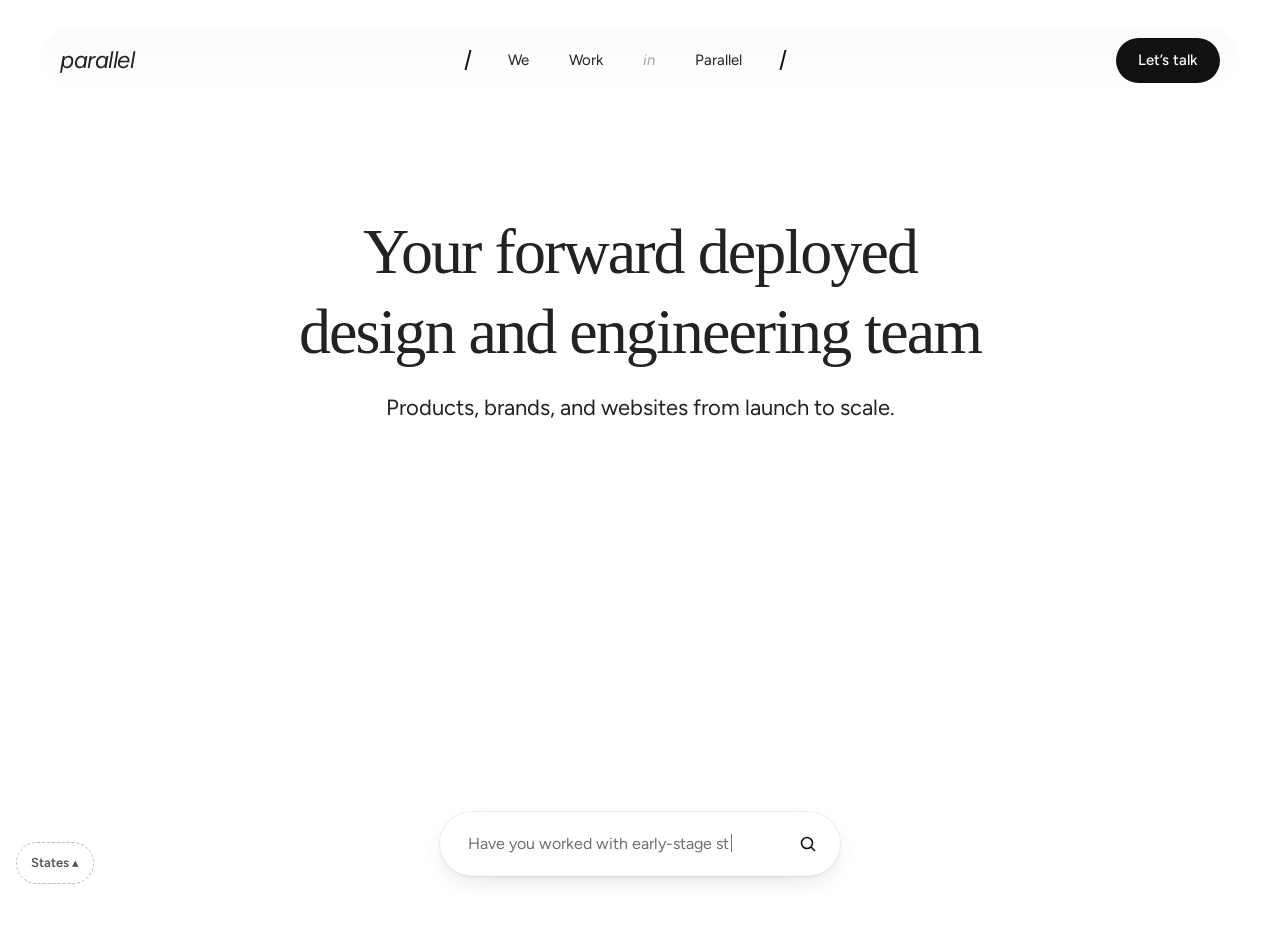
==== chat/index.html @ df8f477d "Add Ask Parallel chat prototype Co-Authored-By: Claude Opus 5.5 <noreply@anthropic.com>" ====
<!doctype html>
<html lang="en">
<head>
<meta charset="utf-8">
<meta name="viewport" content="width=device-width, initial-scale=1, viewport-fit=cover">
<title>Ask Parallel — chat prototype</title>
<!--
  ASK PARALLEL — chat UI prototype (for Aman)
  ------------------------------------------------------------
  Self-contained. Open in a browser. Use the "States" button (bottom-left)
  to jump to every state; the same list doubles as the edge-case spec.

  Fonts: Sentient (Fontshare) + Figtree (Google) — same as the site.
  Images hotlink review.parallelhq.com; swap for your own asset paths.

  The fake backend lives in `respond()`. Its return shape mirrors what the
  current chat already renders (text / cases / links / follow-ups), plus
  two optional additions: `clarify` and `contact`. See RESPONSE SHAPE below.
-->
<link rel="preconnect" href="https://fonts.googleapis.com">
<link rel="preconnect" href="https://fonts.gstatic.com" crossorigin>
<link href="https://fonts.googleapis.com/css2?family=Figtree:wght@400;500;600&display=swap" rel="stylesheet">
<link href="https://api.fontshare.com/v2/css?f[]=sentient@400,401,500,700,701&display=swap" rel="stylesheet">
<style>
:root{
  --ink:#111;
  --ink-2:#222;
  --grey:#6e6e73;
  --grey-2:#a1a1a6;
  --line:#e9e9eb;
  --tag:#f1f1f2;
  --off:#f7f9fd;
  --serif:"Sentient", Georgia, "Times New Roman", serif;
  --sans:"Figtree", system-ui, -apple-system, "Segoe UI", sans-serif;
  --ease:cubic-bezier(.2,.8,.2,1);
  --ease-out:cubic-bezier(.16,1,.3,1);
  --col:720px;
  --gutter:40px;
}
*{box-sizing:border-box;margin:0;padding:0}
html,body{height:100%}
body{font-family:var(--sans);color:var(--ink-2);background:#fff;-webkit-font-smoothing:antialiased;font-size:16px;line-height:24px}
button{font:inherit;color:inherit;background:none;border:0;cursor:pointer}
a{color:inherit;text-decoration:none}
img{display:block;max-width:100%}

/* ---------- Backdrop page (stand-in for the home hero) ---------- */
.page{min-height:100vh;padding:0 var(--gutter)}
.nav{max-width:1200px;margin:28px auto 0;height:64px;display:flex;align-items:center;justify-content:space-between;padding:0 20px;border-radius:100px;background:linear-gradient(#fafafa,#fff)}
.logo{font-family:var(--sans);font-style:italic;font-weight:400;font-size:24px;letter-spacing:-.5px}
.nav-links{display:flex;gap:40px;align-items:center;font-size:15px}
.nav-links i{color:var(--grey-2)}
.slash{display:inline-block;width:1.5px;height:20px;background:var(--ink);transform:skewX(-14deg)}
.btn-dark{display:inline-flex;align-items:center;gap:8px;background:var(--ink);color:#fff;border-radius:100px;padding:15px 22px;font-size:15px;font-weight:500;line-height:15px;transition:transform .3s var(--ease)}
.btn-dark:hover{transform:translateY(-1px)}
.hero{text-align:center;padding-top:120px}
.hero h1{font-family:var(--serif);font-weight:400;font-size:64px;line-height:80px;letter-spacing:-1.92px;color:var(--ink-2)}
.hero p{font-size:22px;line-height:32px;margin-top:20px}
.hero-cards{display:flex;justify-content:center;gap:24px;margin-top:64px}
.hero-cards img{width:200px;height:250px;object-fit:cover;border-radius:12px;background:var(--off)}

/* ---------- The pill (closed state) / dock (open state) ---------- */
.dock{
  position:fixed;left:50%;bottom:24px;z-index:60;
  width:400px;transform:translateX(-50%);
  background:#fff;border-radius:32px;
  box-shadow:0 0 0 1px rgba(0,0,0,.06),0 8px 24px -6px rgba(0,0,0,.12),0 2px 6px rgba(0,0,0,.04);
  transition:width .7s var(--ease-out), box-shadow .4s var(--ease), bottom .7s var(--ease-out);
  display:flex;align-items:flex-end;
}
.dock:focus-within{box-shadow:0 0 0 1px rgba(0,0,0,.14),0 12px 32px -8px rgba(0,0,0,.16)}
body.open .dock{width:min(var(--col), calc(100vw - 32px));bottom:28px}
.dock textarea{
  flex:1;resize:none;border:0;outline:0;background:transparent;
  font:500 16px/24px var(--sans);color:var(--ink-2);
  padding:20px 0 20px 28px;max-height:144px;overflow-y:auto;
}
.dock textarea::placeholder{color:var(--grey-2);font-weight:400}
.dock .ph{position:absolute;left:28px;top:20px;pointer-events:none;color:var(--grey);font-size:16px;white-space:nowrap;overflow:hidden;max-width:calc(100% - 90px)}
.dock .ph::after{content:"";display:inline-block;width:1px;height:18px;background:var(--grey);margin-left:2px;vertical-align:-3px;animation:caret 1s steps(1) infinite}
body.open .dock .ph,.dock.has-text .ph,.dock.focus .ph{display:none}
@keyframes caret{50%{opacity:0}}
.dock-actions{display:flex;align-items:center;gap:6px;padding:12px 12px 12px 8px}
.icon-btn{width:40px;height:40px;border-radius:50%;display:grid;place-items:center;transition:background .25s var(--ease),transform .25s var(--ease),opacity .25s}
.icon-btn svg{width:18px;height:18px}
.send{background:var(--ink);color:#fff}
.send:disabled{background:var(--tag);color:var(--grey-2);cursor:default}
.send:not(:disabled):hover{transform:scale(1.06)}
.search-ic{color:var(--ink)}
body.open .search-ic{display:none}
body:not(.open) .send{display:none}
.stop{background:var(--ink);color:#fff;display:none}
.stop span{width:10px;height:10px;border-radius:2px;background:#fff}
.dock.busy .send{display:none}
.dock.busy .stop{display:grid}
.counter{font-size:13px;color:var(--grey);padding-right:4px;display:none;font-variant-numeric:tabular-nums}
.counter.show{display:block}
.counter.over{color:#c2410c}
.dock.locked{opacity:.6}
.dock.locked textarea{cursor:not-allowed}
.resume-dot{position:absolute;top:10px;right:10px;width:8px;height:8px;border-radius:50%;background:#2f6bff;display:none}
body:not(.open) .dock.has-history .resume-dot{display:block}

/* ---------- Overlay ---------- */
.overlay{
  position:fixed;inset:0;z-index:50;background:#fff;
  opacity:0;visibility:hidden;transition:opacity .45s var(--ease),visibility 0s .45s;
}
body.open .overlay{opacity:1;visibility:visible;transition:opacity .45s var(--ease)}
.bar{position:absolute;top:0;left:0;right:0;height:80px;display:flex;align-items:center;justify-content:space-between;padding:0 var(--gutter);z-index:3;background:linear-gradient(#fff 60%,rgba(255,255,255,0))}
.brand{display:flex;align-items:center;gap:10px;font-size:15px;font-weight:500;color:var(--ink)}
.bar-right{display:flex;align-items:center;gap:8px}
.ghost{font-size:15px;font-weight:500;padding:10px 16px;border-radius:100px;color:var(--ink);transition:background .2s}
.ghost:hover{background:var(--tag)}
.ghost[hidden]{display:none}
.close{width:44px;height:44px;border-radius:50%;display:grid;place-items:center;transition:background .2s}
.close:hover{background:var(--tag)}
.scroll{position:absolute;inset:0;overflow-y:auto;overscroll-behavior:contain;padding:96px var(--gutter) 0;scroll-behavior:smooth}
.col{max-width:var(--col);margin:0 auto}
.fade-bottom{position:absolute;left:0;right:0;bottom:0;height:150px;background:linear-gradient(rgba(255,255,255,0),#fff 70%);pointer-events:none;z-index:2}

/* Parallel's two-slash mark, reused as the assistant's mark + thinking state */
.mark{display:inline-flex;gap:5px;align-items:center;height:18px}
.mark i{display:block;width:1.5px;height:16px;background:currentColor;transform:skewX(-16deg);border-radius:1px}

/* ---------- Empty state ---------- */
.empty{padding-top:min(7vh,72px);padding-bottom:200px}
.empty h1{font-family:var(--serif);font-weight:400;font-size:48px;line-height:56px;letter-spacing:-1.2px;color:var(--ink)}
.empty h1 span{display:block;color:var(--grey-2)}
.starters{margin-top:40px}
.starter{width:100%;display:grid;grid-template-columns:96px 1fr 20px;align-items:center;text-align:left;padding:16px 0;border-top:1px solid var(--line);font-size:18px;line-height:26px;color:var(--ink-2)}
.starter:last-child{border-bottom:1px solid var(--line)}
.starter small{font-size:14px;color:var(--grey);font-weight:500}
.starter .arr{opacity:0;transform:translateX(-6px);transition:all .3s var(--ease)}
.starter:hover .arr,.starter:focus-visible .arr{opacity:1;transform:none}
.starter q{quotes:none;transition:transform .35s var(--ease)}
.starter:hover q{transform:translateX(4px)}
.recent{margin-top:44px}
.label{font-size:14px;font-weight:500;color:var(--grey);margin-bottom:16px;display:flex;align-items:center;gap:8px}
.thumbs{display:flex;gap:12px;overflow-x:auto;scrollbar-width:none;margin:0 calc(var(--gutter) * -1);padding:0 var(--gutter)}
.thumbs::-webkit-scrollbar{display:none}
.thumb{flex:0 0 132px;text-align:left}
.thumb .im{aspect-ratio:4/5;border-radius:10px;overflow:hidden;background:var(--off)}
.thumb img{width:100%;height:100%;object-fit:cover;transition:transform .6s var(--ease)}
.thumb:hover img{transform:scale(1.05)}
.thumb span{display:block;font-size:14px;margin-top:8px;color:var(--ink-2);font-weight:500}

/* ---------- Turns ---------- */
.turn{padding-bottom:96px}
.turn:last-child{min-height:calc(100dvh - 96px);padding-bottom:200px}
.q{font-family:var(--serif);font-weight:400;font-size:44px;line-height:52px;letter-spacing:-1.1px;color:var(--ink);overflow-wrap:anywhere}
.q.mid{font-size:34px;line-height:42px;letter-spacing:-.7px}
.q.long{font-size:26px;line-height:34px;letter-spacing:-.4px}
.w{display:inline-block;opacity:0;filter:blur(8px);transform:translateY(8px);animation:wordIn .6s var(--ease-out) forwards}
@keyframes wordIn{to{opacity:1;filter:none;transform:none}}
.turn.done .q .w{animation:none;opacity:1;filter:none;transform:none}

.thinking{display:flex;align-items:center;gap:12px;margin-top:28px;height:24px;color:var(--ink)}
.thinking .mark i{animation:par 1.1s var(--ease) infinite}
.thinking .mark i:nth-child(2){animation-delay:.14s}
@keyframes par{0%,100%{transform:skewX(-16deg) translateY(0)}40%{transform:skewX(-16deg) translateY(-4px);opacity:.35}}
.status{font-size:15px;font-weight:500;position:relative;
  background:linear-gradient(90deg,var(--grey-2) 0%,var(--grey-2) 40%,var(--ink) 50%,var(--grey-2) 60%,var(--grey-2) 100%);
  background-size:300% 100%;-webkit-background-clip:text;background-clip:text;color:transparent;
  animation:shine 2.2s linear infinite;transition:opacity .25s}
.status.swap{opacity:0}
@keyframes shine{from{background-position:100% 0}to{background-position:0 0}}

.answer{margin-top:28px;font-size:19px;line-height:30px;color:var(--ink-2);max-width:640px}
.answer p+p{margin-top:16px}
.answer strong{font-weight:600;color:var(--ink)}
.aw{opacity:0;filter:blur(4px);animation:wordIn .4s var(--ease-out) forwards}
.turn.done .aw{animation:none;opacity:1;filter:none}
.cursor{display:inline-block;width:2px;height:20px;background:var(--ink);margin-left:2px;vertical-align:-4px;animation:caret .9s steps(1) infinite}

.note{display:flex;align-items:center;gap:12px;margin-top:20px;font-size:15px;color:var(--grey)}
.note .pill{background:var(--tag);color:#3d3d3d;border-radius:8px;padding:3px 10px;font-weight:500;font-size:14px}
.link-btn{font-weight:500;color:var(--ink);border-bottom:1px solid currentColor;padding-bottom:1px;line-height:18px}

/* reveal for blocks after the text */
.rv{opacity:0;transform:translateY(16px);filter:blur(6px);transition:opacity .7s var(--ease-out),transform .7s var(--ease-out),filter .7s var(--ease-out)}
.rv.in{opacity:1;transform:none;filter:none}

/* ---------- Case cards ---------- */
.cases{margin-top:40px;display:grid;grid-template-columns:1fr 1fr;gap:40px 24px}
.case{display:block}
.case .im{position:relative;aspect-ratio:4/3;border-radius:14px;overflow:hidden;background:var(--off)}
.case img{width:100%;height:100%;object-fit:cover;transition:transform .9s var(--ease-out)}
.case:hover img{transform:scale(1.04)}
.case .tag{position:absolute;left:12px;bottom:12px;background:rgba(255,255,255,.92);backdrop-filter:blur(6px);color:#3d3d3d;border-radius:8px;padding:5px 12px;font-size:14px;font-weight:500;line-height:20px}
.case h3{font-family:var(--serif);font-weight:400;font-size:24px;line-height:30px;letter-spacing:-.48px;color:var(--ink);margin-top:16px;display:flex;align-items:center;gap:8px}
.case h3 .go{opacity:0;transform:translate(-4px,4px);transition:all .35s var(--ease);font-family:var(--sans);font-size:18px}
.case:hover h3 .go{opacity:1;transform:none}
.case p{font-size:16px;line-height:24px;color:var(--grey);margin-top:6px}
/* image failed / missing → typographic fallback, not a grey box */
.case .im.fallback{display:flex;align-items:flex-end;padding:20px;background:var(--off)}
.case .im.fallback b{font-family:var(--serif);font-weight:400;font-size:40px;line-height:44px;letter-spacing:-1px;color:var(--ink)}
/* one case → feature layout, same pattern as the home page's case rows */
.cases.one{grid-template-columns:1fr}
.cases.one .im{aspect-ratio:16/9}
.cases.one .meta{display:flex;justify-content:space-between;gap:24px;align-items:flex-start;margin-top:20px}
.cases.one h3{margin-top:0;font-size:28px;line-height:35px}
.cases.one p{font-size:18px;line-height:26px;color:var(--ink-2);max-width:440px;margin-top:8px}
.tags{display:flex;gap:6px;flex-wrap:wrap;justify-content:flex-end;flex-shrink:0}
.tags span{background:var(--tag);color:#3d3d3d;border-radius:8px;padding:5px 12px;font-size:14px;font-weight:500;line-height:20px;white-space:nowrap}
.cases.one .tag{display:none}
/* three → first spans both columns */
.cases.three .case:first-child{grid-column:1/-1}
.cases.three .case:first-child .im{aspect-ratio:16/8}
.more{margin-top:28px;font-size:15px;font-weight:500;padding:10px 18px;border-radius:100px;background:var(--tag);color:var(--ink);transition:background .2s}
.more:hover{background:#e7e7e9}
.skel .im{background:linear-gradient(100deg,var(--off) 40%,#eef2fa 50%,var(--off) 60%);background-size:200% 100%;animation:sk 1.4s linear infinite}
.skel .l1,.skel .l2{height:14px;border-radius:6px;background:var(--off);margin-top:16px;width:40%}
.skel .l2{margin-top:10px;width:75%}
@keyframes sk{from{background-position:100% 0}to{background-position:-100% 0}}

/* ---------- Read more links ---------- */
.reads{margin-top:48px}
.read{display:flex;justify-content:space-between;align-items:center;padding:14px 0;border-top:1px solid var(--line);font-size:16px;color:var(--ink-2)}
.read:last-child{border-bottom:1px solid var(--line)}
.read small{color:var(--grey);font-size:14px;margin-right:12px}
.read:hover .t{text-decoration:underline;text-underline-offset:3px}

/* ---------- Go deeper ---------- */
.deeper{margin-top:56px}
.deep{display:flex;gap:12px;align-items:baseline;text-align:left;width:100%;padding:6px 0;font-family:var(--serif);font-size:22px;line-height:30px;letter-spacing:-.3px;color:var(--grey);transition:color .25s var(--ease)}
.deep:hover,.deep:focus-visible{color:var(--ink)}
.deep .hook{font-family:var(--sans);font-size:18px;color:var(--grey);transition:transform .3s var(--ease)}
.deep:hover .hook{transform:translateX(3px);color:var(--ink)}
.deep:disabled{cursor:default;color:var(--line)}

/* ---------- Clarify card ---------- */
.clarify{margin-top:32px;max-width:520px;border:1px solid var(--line);border-radius:16px;padding:24px;background:#fff}
.clarify h4{font-family:var(--serif);font-weight:400;font-size:22px;line-height:30px;color:var(--ink);letter-spacing:-.3px;margin-bottom:16px}
.opt{width:100%;display:flex;justify-content:space-between;align-items:center;text-align:left;padding:12px 14px;border-radius:10px;font-size:16px;transition:background .2s}
.opt:hover,.opt:focus-visible,.opt.picked{background:var(--off)}
.opt kbd{font:500 12px var(--sans);color:var(--grey);border:1px solid var(--line);border-radius:6px;width:22px;height:22px;display:grid;place-items:center}
.opt.own input{flex:1;border:0;outline:0;font:inherit;background:transparent}
.clarify .row{display:flex;justify-content:space-between;align-items:center;margin-top:12px}
.clarify .skip{font-size:14px;font-weight:500;color:var(--grey);padding:8px 2px}
.clarify .skip:hover{color:var(--ink)}
.clarify.answered{opacity:.5;pointer-events:none}

/* ---------- Contact card ---------- */
.contact{margin-top:40px;background:var(--ink);color:#fff;border-radius:20px;padding:36px;display:flex;justify-content:space-between;align-items:flex-end;gap:24px}
.contact h4{font-family:var(--serif);font-weight:400;font-size:32px;line-height:38px;letter-spacing:-.8px}
.contact h4 span{display:block;color:#8a8a8f}
.contact .acts{display:flex;flex-direction:column;align-items:flex-end;gap:12px;flex-shrink:0}
.btn-light{background:#fff;color:var(--ink);border-radius:100px;padding:15px 22px;font-size:15px;font-weight:500;line-height:15px;transition:transform .3s var(--ease)}
.btn-light:hover{transform:translateY(-1px)}
.copy{font-size:14px;color:#b5b5ba}
.copy:hover{color:#fff}

/* ---------- Errors ---------- */
.err{margin-top:28px;display:flex;align-items:center;gap:16px;font-size:16px;color:var(--ink-2)}
.err .dot{width:8px;height:8px;border-radius:50%;background:#e5484d;flex-shrink:0}
.err.warn .dot{background:#f5a524}

/* ---------- Jump to latest ---------- */
.jump{position:fixed;left:50%;bottom:112px;transform:translate(-50%,8px);z-index:61;width:36px;height:36px;border-radius:50%;background:#fff;box-shadow:0 0 0 1px rgba(0,0,0,.08),0 6px 16px -4px rgba(0,0,0,.15);display:grid;place-items:center;opacity:0;pointer-events:none;transition:all .3s var(--ease)}
.jump.show{opacity:1;transform:translate(-50%,0);pointer-events:auto}

.toast{position:fixed;left:50%;top:24px;transform:translate(-50%,-12px);background:var(--ink);color:#fff;padding:10px 16px;border-radius:100px;font-size:14px;opacity:0;transition:all .3s var(--ease);z-index:90;pointer-events:none}
.toast.show{opacity:1;transform:translate(-50%,0)}

/* ---------- Dev panel (prototype only — not for production) ---------- */
.dev{position:fixed;left:16px;bottom:16px;z-index:100;font-size:13px}
.dev-toggle{background:#fff;border:1px dashed #b9b9be;border-radius:100px;padding:8px 14px;font-weight:600;color:#555}
.dev-panel{position:absolute;left:0;bottom:44px;width:320px;max-height:70vh;overflow:auto;background:#fff;border:1px dashed #b9b9be;border-radius:14px;padding:12px;display:none;box-shadow:0 12px 32px -8px rgba(0,0,0,.18)}
.dev.open .dev-panel{display:block}
.dev-panel p.h{font-weight:600;color:#555;margin:4px 6px 8px}
.dev-panel button{display:block;width:100%;text-align:left;padding:8px 10px;border-radius:8px;line-height:17px}
.dev-panel button:hover{background:var(--off)}
.dev-panel button b{display:block;font-weight:600;color:var(--ink)}
.dev-panel button span{color:var(--grey);font-size:12px}

/* ---------- Mobile ---------- */
@media (max-width:720px){
  :root{--gutter:16px}
  .nav-links{display:none}
  .hero{padding-top:72px}
  .hero h1{font-size:36px;line-height:44px;letter-spacing:-1px}
  .hero p{font-size:17px;line-height:26px}
  .hero-cards img{width:120px;height:160px}
  .hero-cards img:nth-child(n+3){display:none}
  .dock{width:calc(100vw - 32px);bottom:calc(16px + env(safe-area-inset-bottom))}
  body.open .dock{width:calc(100vw - 24px);bottom:calc(12px + env(safe-area-inset-bottom))}
  .dock textarea{padding:16px 0 16px 20px;font-size:16px}
  .dock .ph{left:20px;top:16px}
  .dock-actions{padding:8px 8px 8px 6px}
  .bar{height:64px}
  .scroll{padding-top:72px}
  .empty{padding-top:24px}
  .empty h1{font-size:30px;line-height:36px;letter-spacing:-.7px}
  .starters{margin-top:28px}
  .recent{margin-top:32px}
  .starter{grid-template-columns:1fr 20px;font-size:17px;padding:14px 0}
  .starter small{display:none}
  .starter .arr{opacity:1;transform:none}
  .q{font-size:30px;line-height:36px;letter-spacing:-.6px}
  .q.mid{font-size:26px;line-height:32px}
  .q.long{font-size:21px;line-height:28px;letter-spacing:-.2px}
  .answer{font-size:17px;line-height:27px}
  /* 2+ cases become a swipe row so answers don't turn into a long scroll */
  .cases:not(.one){display:flex;overflow-x:auto;scroll-snap-type:x mandatory;gap:12px;margin-left:calc(var(--gutter) * -1);margin-right:calc(var(--gutter) * -1);padding:0 var(--gutter);scrollbar-width:none}
  .cases::-webkit-scrollbar{display:none}
  .cases:not(.one) .case{flex:0 0 82%;scroll-snap-align:start;scroll-margin-left:var(--gutter)}
  .cases.three .case:first-child .im{aspect-ratio:4/3}
  .cases.one .meta{flex-direction:column}
  .tags{justify-content:flex-start}
  .case h3 .go{opacity:1;transform:none}
  .deep{font-size:19px;line-height:26px;padding:8px 0}
  .opt kbd{display:none}
  .contact{flex-direction:column;align-items:flex-start;padding:28px}
  .contact h4{font-size:26px;line-height:32px}
  .contact .acts{align-items:flex-start}
  .jump{bottom:96px}
  .dev{left:auto;right:12px;top:12px;bottom:auto}
  .dev-panel{bottom:auto;top:44px;left:auto;right:0;width:280px}
  body.open .dev{display:none}
}
@media (prefers-reduced-motion:reduce){
  *,*::before,*::after{animation-duration:.001ms!important;animation-iteration-count:1!important;transition-duration:.001ms!important}
  .status{color:var(--grey);background:none}
}
</style>
</head>
<body>

<!-- Backdrop: rough stand-in for the home hero so the open/close transition reads in context -->
<div class="page" aria-hidden="false">
  <nav class="nav">
    <span class="logo">parallel</span>
    <div class="nav-links"><i class="slash"></i><span>We</span><span>Work</span><i>in</i><span>Parallel</span><i class="slash"></i></div>
    <a class="btn-dark" href="#">Let’s talk</a>
  </nav>
  <section class="hero">
    <h1>Your forward deployed<br>design and engineering team</h1>
    <p>Products, brands, and websites from launch to scale.</p>
    <div class="hero-cards" id="heroCards"></div>
  </section>
</div>

<!-- Chat overlay -->
<div class="overlay" id="overlay" role="dialog" aria-modal="true" aria-label="Ask Parallel">
  <div class="bar">
    <div class="brand"><span class="mark"><i></i><i></i></span>Ask Parallel</div>
    <div class="bar-right">
      <button class="ghost" id="newChat" hidden>New chat</button>
      <button class="close" id="closeBtn" aria-label="Close chat (Esc)">
        <svg width="18" height="18" viewBox="0 0 18 18" fill="none" stroke="currentColor" stroke-width="1.5"><path d="M3 3l12 12M15 3L3 15"/></svg>
      </button>
    </div>
  </div>
  <div class="scroll" id="scroll">
    <div class="col" id="thread" aria-live="polite"></div>
  </div>
  <div class="fade-bottom"></div>
</div>

<button class="jump" id="jump" aria-label="Jump to latest">
  <svg width="16" height="16" viewBox="0 0 16 16" fill="none" stroke="currentColor" stroke-width="1.5"><path d="M8 2v11M3 8.5l5 5 5-5"/></svg>
</button>

<form class="dock" id="dock" autocomplete="off">
  <span class="ph" id="ph"></span>
  <textarea id="input" rows="1" maxlength="600" aria-label="Ask Parallel anything"></textarea>
  <div class="dock-actions">
    <span class="counter" id="counter"></span>
    <span class="icon-btn search-ic" aria-hidden="true">
      <svg viewBox="0 0 18 18" fill="none" stroke="currentColor" stroke-width="1.6"><circle cx="8" cy="8" r="5.5"/><path d="M12 12l4 4"/></svg>
    </span>
    <button class="icon-btn send" id="send" type="submit" aria-label="Send" disabled>
      <svg viewBox="0 0 18 18" fill="none" stroke="currentColor" stroke-width="1.8"><path d="M9 15V3M4 8l5-5 5 5"/></svg>
    </button>
    <button class="icon-btn stop" id="stop" type="button" aria-label="Stop generating"><span></span></button>
  </div>
  <span class="resume-dot" title="Chat in progress"></span>
</form>

<div class="toast" id="toast"></div>

<!-- Prototype-only: state jumper + edge-case spec -->
<div class="dev" id="dev">
  <div class="dev-panel" id="devPanel"></div>
  <button class="dev-toggle" id="devToggle">States ▴</button>
</div>

<script>
/* =========================================================
   DATA — case studies (titles/copy pulled from review site)
   ========================================================= */
const A = 'https://review.parallelhq.com';
const CASES = {
  healthify:{title:'Healthify',desc:'Redesigning an AI health platform for a successful US launch',tag:'AI Health',tags:['User Research','AI Design Sprint'],img:A+'/home-nov/hero/healthify.avif',href:A+'/work/healthify-parallel'},
  pageloop:{title:'Pageloop',desc:'Building the AI-native content ops layer for SaaS',tag:'B2B SaaS',tags:['UX Design','UI Design'],img:A+'/work/index/vimeo-1102101572-poster.jpg',href:A+'/work/pageloop-parallel'},
  inhouse:{title:'InHouse AI',desc:'Simplifying legal workflows for small businesses with AI',tag:'AI SaaS',tags:['Product Design','Brand'],img:A+'/home-nov/hero/inhouse.avif',href:A+'/work/inhouse'},
  meta:{title:'Meta',desc:'Establishing trust, transparency, and control in an AI-native world',tag:'AI Research',tags:['Research','Concepts'],img:A+'/home-nov/hero/meta.avif',href:A+'/work/meta-2026-l-parallel'},
  lume:{title:'Lume Health',desc:'Improving wellness by reconnecting users with their circadian rhythm',tag:'Health',tags:['Product Design'],img:A+'/home-nov/hero/lume-health.avif',href:A+'/work/lume-health'},
  anthriq:{title:'Anthriq',desc:'Repositioning a deep-tech biosignal company for the enterprise market',tag:'Deep Tech',tags:['Naming','Brand','Website'],img:A+'/home-nov/hero/anthriq.avif',href:A+'/work/anthriq'},
  jiva:{title:'JIVA',desc:'Making the Indian Judiciary more efficient with AI',tag:'GovTech',tags:['Product Design'],img:A+'/work/index/jiva-poster.jpg',href:A+'/work/jiva'},
  pixxel:{title:'Pixxel',desc:'Launching a space-tech website in 10 days, then redesigning it as the company grew',tag:'Space Tech',tags:['Website'],img:null,href:A+'/work/pixxel'}, // img:null on purpose → shows the fallback card
};
const STARTERS = [
  ['Work','Show me your AI work'],
  ['Fit','Have you worked with early-stage startups?'],
  ['Process','How long does a typical project take?'],
  ['Budget','What does a project cost?'],
];
const PLACEHOLDERS = ['Have you worked with early-stage startups?','How long does a typical project take?','Show me your AI work','What does a project cost?'];
const MAX = 500, WARN = 400;

/* =========================================================
   RESPONSE SHAPE (what the backend should return)
   {
     status:   ['Searching case studies', ...]   // optional thinking steps
     text:     'Markdown-lite. **bold** + blank line = new paragraph',
     cases:    ['healthify','lume']               // 0 = none, 1 = feature, 2 = grid, 3 = 1 wide + 2, 4+ = grid of 4 + "Show n more"
     links:    [{label:'AI Native', kind:'Page', href:'...'}],
     followups:['...', '...', '...'],            // max 3
     clarify:  {q:'...', options:['...']},         // optional; replaces followups
     contact:  true                                // optional; dark "Let's talk" card
   }
   ========================================================= */
function respond(q){
  const s = q.toLowerCase();
  const caseKey = Object.keys(CASES).find(k => s.includes(CASES[k].title.toLowerCase()) || s.includes(k));
  if (s.includes('__error')) return {error:'network'};
  if (s.includes('__offline')) return {error:'offline'};
  if (s.includes('__rate')) return {error:'rate'};
  if (/weather|joke|recipe|poem|cricket|movie/.test(s)) return {
    status:['Reading your question'],
    text:"That one's outside what I know. I can only speak to Parallel: our work, how we run projects, and whether we're a fit for what you're building.",
    followups:['Show me your AI work','What kind of companies do you work with?','How do I start a project?']};
  if (/cost|price|pricing|budget|rate|charge/.test(s)) return {
    status:['Reading your question','Checking how we scope projects'],
    text:"It depends on what you're building. Most projects are scoped as a fixed team for a fixed number of weeks, so the shape of the work drives the number.",
    clarify:{q:'What are you looking to build?',options:['A new product, from zero','A redesign of an existing product','A brand and website','An AI feature inside an existing product','Not sure yet']}};
  if (/fintech|crypto|bank|payments?|insurance/.test(s)) return {
    status:['Searching case studies','No exact match. Finding the closest work'],
    text:"We haven't published fintech work yet, so I won't pretend otherwise. The closest is work where **trust and complex workflows** were the whole problem, which is most of what fintech design is.",
    cases:['inhouse','meta'], contact:true,
    followups:['How do you handle regulated industries?','Show me your AI work']};
  if (/talk|contact|hire|call|email|book|start a project/.test(s)) return {
    status:['Getting the right person'],
    text:"The quickest way is a 30-minute call. Tell us what you're building and we'll tell you honestly whether we're the right team.",
    contact:true};
  if (caseKey) { const c = CASES[caseKey]; return {
    status:['Opening the '+c.title+' case study'],
    text:`**${c.title}.** ${c.desc}. A small senior team worked inside their product team, shipping alongside engineering rather than handing over files.`,
    cases:[caseKey],
    followups:['What did the team look like?','How long did it take?','Show me similar work']}; }
  if (/health|wellness|medical/.test(s)) return {
    status:['Searching case studies','Picking the closest work'],
    text:"Two health products, both AI-led. Healthify needed to win new users in the US; Lume needed people to actually feel a change in their sleep and energy.",
    cases:['healthify','lume'],
    followups:['Tell me about Healthify','How do you research with real users?']};
  if (/brand|website|identity|name/.test(s)) return {
    status:['Searching case studies','Picking the closest work'],
    text:"Brand and website work, usually for companies whose story has outgrown their product.",
    cases:['anthriq','pixxel','pageloop'],
    followups:['Tell me about Anthriq','How fast can you ship a website?']};
  if (/how long|timeline|weeks|process|typical project/.test(s)) return {
    status:['Reading your question','Checking how we run projects'],
    text:"Most projects run **6 to 12 weeks**. A focused sprint, like a new website or an AI concept, can land in 2 to 4.\n\nWe work in parallel with your team rather than in phases: research, design and build overlap, so you see working software early instead of a big reveal at the end.",
    links:[{label:'How we work in Parallel',kind:'Page',href:A+'/parallel'},{label:'Engagement models',kind:'Page',href:A+'/parallel'}],
    followups:['What does a project cost?','Who would be on my team?','Have you worked with early-stage startups?']};
  if (/startup|early|seed|series/.test(s)) return {
    status:['Searching case studies'],
    text:"Yes, a lot of our work is seed to Series A. Small teams with a high bar: first product, first brand, first real website.",
    cases:['pageloop','inhouse','lume'],
    followups:['How long does a typical project take?','What does a project cost?']};
  if (/\bai\b|artificial|llm|agent/.test(s) || s.includes('slow')) return {
    status:['Searching 40+ case studies','Picking the strongest AI work','Writing it up'],
    text:"AI-native work across health, SaaS, legal and research. The common thread is designing for **trust**: people need to understand what the AI did and stay in control of what ships.",
    cases:['pageloop','inhouse','healthify','meta','jiva','lume'],
    links:[{label:'AI Native',kind:'Page',href:A+'/ai-native'},{label:'AI software design that feels human',kind:'Article',href:A+'/blog'}],
    followups:['Tell me about Pageloop','How do you design for AI trust?','How long does a typical project take?']};
  return {
    status:['Reading your question'],
    text:"Good question. I don't have a confident answer to that one, and I'd rather not guess. Someone from the team can answer it properly.",
    contact:true, followups:['Show me your AI work','How long does a typical project take?']};
}

/* =========================================================
   STATE
   ========================================================= */
const $ = s => document.querySelector(s);
const body = document.body, dock = $('#dock'), input = $('#input'), thread = $('#thread'), scroller = $('#scroll');
const reduce = matchMedia('(prefers-reduced-motion: reduce)').matches;
let history = [];          // [{q, r}] — persisted to sessionStorage
let run = null;            // current generation {stopped}
let lockedUntil = 0;

const sleep = (ms, r) => new Promise((res, rej) => {
  const t = setTimeout(() => (r && r.stopped) ? rej('stopped') : res(), reduce ? Math.min(ms, 30) : ms);
  if (r) r.cancel = () => { clearTimeout(t); rej('stopped'); };
});
const esc = t => t.replace(/[&<>"]/g, c => ({'&':'&amp;','<':'&lt;','>':'&gt;','"':'&quot;'}[c]));
const el = (tag, cls, html) => { const e = document.createElement(tag); if (cls) e.className = cls; if (html != null) e.innerHTML = html; return e; };
function toast(msg){ const t = $('#toast'); t.textContent = msg; t.classList.add('show'); clearTimeout(t._t); t._t = setTimeout(() => t.classList.remove('show'), 2200); }
function save(){ try { sessionStorage.setItem('ask-parallel', JSON.stringify(history)); } catch(e){} }
function load(){ try { return JSON.parse(sessionStorage.getItem('ask-parallel') || '[]'); } catch(e){ return []; } }

/* =========================================================
   OPEN / CLOSE
   ========================================================= */
function openChat(){
  if (body.classList.contains('open')) return;
  body.classList.add('open');
  if (!thread.children.length) history.length ? restore() : renderEmpty();
  setTimeout(() => input.focus(), 50);
}
function closeChat(){
  body.classList.remove('open');
  input.blur();
  dock.classList.toggle('has-history', history.length > 0);
}
input.addEventListener('focus', () => { dock.classList.add('focus'); openChat(); });
input.addEventListener('blur', () => dock.classList.remove('focus'));
$('#closeBtn').onclick = closeChat;
$('#newChat').onclick = () => { stopRun(); history = []; save(); thread.innerHTML = ''; renderEmpty(); input.focus(); };
document.addEventListener('keydown', e => {
  if (e.key === 'Escape' && body.classList.contains('open')) { e.preventDefault(); closeChat(); }
  if ((e.key === '/' || (e.key === 'k' && (e.metaKey || e.ctrlKey))) && !body.classList.contains('open') && document.activeElement.tagName !== 'INPUT' && document.activeElement !== input) { e.preventDefault(); input.focus(); }
  // number keys pick a clarify option when the input is empty
  if (/^[1-9]$/.test(e.key) && body.classList.contains('open') && !input.value) {
    const c = thread.querySelector('.clarify:not(.answered)');
    const opt = c && c.querySelectorAll('.opt')[+e.key - 1];
    if (opt) { e.preventDefault(); opt.click(); }
  }
});

/* typewriter placeholder on the closed pill */
(function typer(){
  const ph = $('#ph'); let i = 0;
  async function loop(){
    while (true){
      const t = PLACEHOLDERS[i++ % PLACEHOLDERS.length];
      for (let n = 1; n <= t.length; n++){ ph.textContent = t.slice(0, n); await new Promise(r => setTimeout(r, 38)); }
      await new Promise(r => setTimeout(r, 2200));
      for (let n = t.length; n >= 0; n--){ ph.textContent = t.slice(0, n); await new Promise(r => setTimeout(r, 14)); }
      await new Promise(r => setTimeout(r, 300));
    }
  }
  reduce ? (ph.textContent = PLACEHOLDERS[0]) : loop();
})();

/* =========================================================
   INPUT
   ========================================================= */
function syncInput(){
  input.style.height = 'auto';
  input.style.height = Math.min(input.scrollHeight, 144) + 'px';
  const len = input.value.length, trimmed = input.value.trim();
  dock.classList.toggle('has-text', len > 0);
  $('#send').disabled = !trimmed || len > MAX || Date.now() < lockedUntil;
  const c = $('#counter');
  c.classList.toggle('show', len >= WARN);
  c.classList.toggle('over', len > MAX);
  c.textContent = len > MAX ? `${MAX - len}` : `${MAX - len}`;
}
input.addEventListener('input', syncInput);
input.addEventListener('keydown', e => {
  if (e.key === 'Enter' && !e.shiftKey && !e.isComposing){ e.preventDefault(); dock.requestSubmit(); }
});
dock.addEventListener('submit', e => {
  e.preventDefault();
  const q = input.value.trim();
  if (!q || q.length > MAX) return;
  if (run) { toast('Wait for this answer, or press stop'); return; }
  if (Date.now() < lockedUntil) return;
  input.value = ''; syncInput();
  ask(q);
});
$('#stop').onclick = stopRun;
function stopRun(){ if (run){ run.stopped = true; run.cancel && run.cancel(); } }

/* =========================================================
   EMPTY STATE
   ========================================================= */
function renderEmpty(){
  $('#newChat').hidden = true;
  const e = el('div', 'empty');
  e.innerHTML = `
    <h1 class="rv">Ask us anything.<span>Our work, how we run projects, or whether we’re a fit.</span></h1>
    <div class="starters rv">${STARTERS.map(([k, q]) => `
      <button class="starter" data-q="${esc(q)}"><small>${k}</small><q>${esc(q)}</q><span class="arr">→</span></button>`).join('')}
    </div>
    <div class="recent rv">
      <div class="label">Recent work</div>
      <div class="thumbs">${['healthify','meta','anthriq','inhouse','lume','pageloop'].map(k => `
        <button class="thumb" data-q="Tell me about ${esc(CASES[k].title)}"><div class="im"><img src="${CASES[k].img}" alt="" loading="lazy" onerror="this.remove()"></div><span>${CASES[k].title}</span></button>`).join('')}
      </div>
    </div>`;
  thread.appendChild(e);
  e.querySelectorAll('[data-q]').forEach(b => b.onclick = () => ask(b.dataset.q));
  reveal(e.querySelectorAll('.rv'), 90);
}
function reveal(nodes, gap = 110){
  [...nodes].forEach((n, i) => setTimeout(() => n.classList.add('in'), reduce ? 0 : 60 + i * gap));
}

/* =========================================================
   A TURN
   ========================================================= */
function splitWords(text, cls){
  return text.split(/(\s+)/).map((w, i) => /\s+/.test(w) ? w : `<span class="${cls}" style="animation-delay:${Math.min(i * 22, 500)}ms">${esc(w)}</span>`).join('');
}
function qSize(q){ return q.length > 110 ? 'long' : q.length > 55 ? 'mid' : ''; }

function newTurn(q){
  const empty = thread.querySelector('.empty');
  if (empty) empty.remove();
  $('#newChat').hidden = false;
  const t = el('section', 'turn');
  t.innerHTML = `<h2 class="q ${qSize(q)}">${splitWords(q, 'w')}</h2>`;
  thread.appendChild(t);
  // pin the new question near the top, like a fresh page
  requestAnimationFrame(() => scroller.scrollTo({top: t.offsetTop - 24, behavior: reduce ? 'auto' : 'smooth'}));
  return t;
}

async function ask(q, opts){
  opts = opts || {};
  openChat();
  if (run) return;
  const t = newTurn(q);
  const r = respond(q);
  run = {stopped:false};
  const me = run;
  dock.classList.add('busy');
  try {
    // ---- thinking
    const think = el('div', 'thinking', `<span class="mark"><i></i><i></i></span><span class="status"></span>`);
    t.appendChild(think);
    const status = think.querySelector('.status');
    await sleep(500, me);                                   // no label for the first beat — avoids a flash on fast answers
    if (r.error === 'offline' || (!navigator.onLine && !r.error)) { think.remove(); return showError(t, 'offline', q); }
    const steps = r.status || ['Thinking'];
    const slow = q.toLowerCase().includes('slow');
    for (let i = 0; i < steps.length; i++){
      status.classList.add('swap'); await sleep(180, me);
      status.textContent = steps[i]; status.classList.remove('swap');
      await sleep(slow ? 2600 : 900, me);
    }
    if (slow){
      status.classList.add('swap'); await sleep(180, me);
      status.textContent = 'Taking a little longer than usual'; status.classList.remove('swap');
      await sleep(3500, me);
    }
    if (r.error){ think.remove(); return showError(t, r.error, q); }
    think.remove();

    // ---- skeletons while cases "load" (only if cases are coming)
    // ---- stream text
    const ans = el('div', 'answer'); t.appendChild(ans);
    await streamText(ans, r.text, me, opts.stopAfter);

    // ---- blocks
    if (r.clarify){ const c = renderClarify(r.clarify, q); t.appendChild(c); reveal([c]); }
    if (r.cases && r.cases.length){ const skel = renderSkeleton(Math.min(r.cases.length, r.cases.length === 1 ? 1 : 2)); t.appendChild(skel); await sleep(450, me); skel.remove(); const c = renderCases(r.cases); t.appendChild(c); reveal(c.querySelectorAll('.rv'), 120); await sleep(200, me); }
    if (r.links && r.links.length){ const l = renderLinks(r.links); t.appendChild(l); reveal([l]); }
    if (r.contact){ const c = renderContact(); t.appendChild(c); reveal([c]); }
    if (r.followups && r.followups.length && !r.clarify){ await sleep(200, me); const f = renderDeeper(r.followups); t.appendChild(f); reveal(f.querySelectorAll('.rv'), 80); }
    history.push({q, r}); save();
  } catch(e){
    if (e !== 'stopped') throw e;
    t.querySelector('.thinking')?.remove();
    t.querySelector('.cursor')?.remove();
    t.querySelectorAll('.skel').forEach(s => s.remove());
    const n = el('div', 'note rv', `<span class="pill">Stopped</span><button class="link-btn">Regenerate</button>`);
    t.appendChild(n); reveal([n]);
    n.querySelector('button').onclick = () => { t.remove(); ask(q); };
  } finally {
    if (run === me) run = null;
    dock.classList.remove('busy');
    t.classList.add('done');
    updateJump();
  }
}

async function streamText(node, text, me, stopAfter){
  const paras = text.split(/\n\n/);
  const cursor = el('span', 'cursor');
  let count = 0;
  for (const p of paras){
    const P = el('p'); node.appendChild(P);
    const tokens = p.split(/(\*\*[^*]+\*\*|\s+)/).filter(Boolean);
    for (const tok of tokens){
      if (/^\s+$/.test(tok)) { P.appendChild(document.createTextNode(' ')); continue; }
      const bold = /^\*\*/.test(tok);
      const words = bold ? tok.slice(2, -2).split(' ') : [tok];
      for (let wi = 0; wi < words.length; wi++){
        const s = el(bold ? 'strong' : 'span', 'aw'); s.textContent = words[wi];
        P.appendChild(s); if (bold && wi < words.length - 1) P.appendChild(document.createTextNode(' '));
        P.appendChild(cursor);
        count++;
        if (stopAfter && count === stopAfter) { stopRun(); }
        await sleep(32 + Math.random() * 30, me);
      }
    }
  }
  cursor.remove();
}

function img(c){
  return c.img
    ? `<img src="${c.img}" alt="" loading="lazy" onerror="this.parentNode.classList.add('fallback');this.outerHTML='<b>${esc(c.title)}</b>'">`
    : `<b>${esc(c.title)}</b>`;
}
function caseCard(k){
  const c = CASES[k];
  return `<a class="case rv" href="${c.href}" target="_blank" rel="noopener">
    <div class="im ${c.img ? '' : 'fallback'}">${img(c)}<span class="tag">${esc(c.tag)}</span></div>
    <div class="meta"><div><h3>${esc(c.title)}<span class="go">↗</span></h3><p>${esc(c.desc)}</p></div>
    ${''}<div class="tags">${c.tags.map(t => `<span>${esc(t)}</span>`).join('')}</div></div>
  </a>`;
}
function renderCases(keys){
  const wrap = el('div');
  // mobile shows everything in the swipe row; desktop caps at 4 + "Show n more"
  const mobile = matchMedia('(max-width:720px)').matches;
  const shown = keys.length > 4 && !mobile ? keys.slice(0, 4) : keys;
  const g = el('div', 'cases' + (shown.length === 1 ? ' one' : shown.length === 3 ? ' three' : ''));
  g.innerHTML = shown.map(caseCard).join('');
  // only the single-case layout shows the tag row; grid uses the overlay tag
  if (shown.length !== 1) g.querySelectorAll('.tags').forEach(t => t.remove());
  wrap.appendChild(g);
  if (shown.length < keys.length){
    const m = el('button', 'more', `Show ${keys.length - 4} more`);
    m.onclick = () => { const extra = el('div', 'cases'); extra.style.marginTop = '40px'; extra.innerHTML = keys.slice(4).map(caseCard).join(''); extra.querySelectorAll('.tags').forEach(t => t.remove()); m.replaceWith(extra); reveal(extra.querySelectorAll('.rv')); };
    wrap.appendChild(m);
  }
  return wrap;
}
function renderSkeleton(n){
  const s = el('div', 'cases' + (n === 1 ? ' one' : ''));
  s.innerHTML = Array.from({length:n}, () => `<div class="case skel"><div class="im"></div><div class="l1"></div><div class="l2"></div></div>`).join('');
  s.classList.add('skel-wrap'); s.querySelectorAll('.case').forEach(c => c.classList.add('skel'));
  const w = el('div', 'skel'); w.appendChild(s); return w;
}
function renderLinks(links){
  const d = el('div', 'reads rv');
  d.innerHTML = `<div class="label">Read more</div>` + links.map(l => `<a class="read" href="${l.href}" target="_blank" rel="noopener"><span class="t">${esc(l.label)}</span><span><small>${esc(l.kind)}</small>↗</span></a>`).join('');
  return d;
}
function renderDeeper(list){
  const d = el('div', 'deeper');
  d.innerHTML = `<div class="label rv">Go deeper</div>` + list.slice(0, 3).map(f => `<button class="deep rv" data-q="${esc(f)}"><span class="hook">↳</span><span>${esc(f)}</span></button>`).join('');
  d.querySelectorAll('.deep').forEach(b => b.onclick = () => { if (run) return toast('Wait for this answer, or press stop'); ask(b.dataset.q); });
  return d;
}
function renderContact(){
  const d = el('div', 'contact rv');
  d.innerHTML = `<h4>Let’s talk about it.<span>We reply within a working day.</span></h4>
    <div class="acts"><a class="btn-light" href="${A}/contact" target="_blank" rel="noopener">Book a call</a><button class="copy">hello@parallelhq.com</button></div>`;
  d.querySelector('.copy').onclick = () => { navigator.clipboard?.writeText('hello@parallelhq.com').catch(()=>{}); toast('Email copied'); };
  return d;
}
function renderClarify(c, q){
  const d = el('div', 'clarify');
  d.innerHTML = `<h4>${esc(c.q)}</h4>` + c.options.map((o, i) => `<button class="opt" data-v="${esc(o)}">${esc(o)}<kbd>${i + 1}</kbd></button>`).join('')
    + `<label class="opt own"><input placeholder="Something else…" maxlength="160"><kbd>${c.options.length + 1}</kbd></label>
       <div class="row"><button class="skip">Skip</button></div>`;
  const done = v => {
    d.classList.add('answered');
    d.querySelectorAll('.opt').forEach(o => o.classList.toggle('picked', o.dataset.v === v));
    clarifyAnswer(d.closest('.turn'), v);
  };
  d.querySelectorAll('button.opt').forEach(b => b.onclick = () => done(b.dataset.v));
  const own = d.querySelector('.own input');
  own.addEventListener('keydown', e => { if (e.key === 'Enter' && own.value.trim()) { e.preventDefault(); done(own.value.trim()); } });
  d.querySelector('.skip').onclick = () => done(null);
  return d;
}
async function clarifyAnswer(turn, v){
  const me = run = {stopped:false};
  dock.classList.add('busy');
  try {
    const think = el('div', 'thinking', `<span class="mark"><i></i><i></i></span><span class="status">Working out a range</span>`);
    turn.appendChild(think); think.scrollIntoView({behavior:'smooth', block:'nearest'});
    await sleep(1400, me); think.remove();
    const ans = el('div', 'answer'); turn.appendChild(ans);
    const txt = v
      ? `For **${v.toLowerCase()}**, teams usually start with a 2-week sprint so we can both see how we work before committing to the full scope. A short call is the fastest way to get a real number.`
      : `No problem. Most teams start with a 2-week sprint so we can both see how we work before committing to the full scope. A short call is the fastest way to get a real number.`;
    await streamText(ans, txt, me);
    const c = renderContact(); turn.appendChild(c); reveal([c]);
    const f = renderDeeper(['What happens in the first two weeks?','Who would be on my team?']); turn.appendChild(f); reveal(f.querySelectorAll('.rv'), 80);
  } catch(e){ turn.querySelector('.thinking')?.remove(); turn.querySelector('.cursor')?.remove(); }
  finally { if (run === me) run = null; dock.classList.remove('busy'); updateJump(); }
}

function showError(t, kind, q){
  const map = {
    network:['err', 'Couldn’t reach the assistant. Nothing you typed was lost.', 'Try again'],
    offline:['err warn', 'You’re offline. Reconnect and try again.', 'Try again'],
    rate:['err warn', 'That’s a lot of questions in a row. Give it a minute, or write to us directly.', 'Email us'],
  };
  const [cls, msg, cta] = map[kind];
  const e = el('div', cls + ' rv', `<span class="dot"></span><span>${msg}</span><button class="link-btn">${cta}</button>`);
  t.appendChild(e); reveal([e]);
  e.querySelector('button').onclick = () => {
    if (kind === 'rate') { location.href = 'mailto:hello@parallelhq.com'; return; }
    t.remove(); ask(q.replace(/__\w+/g, '').trim() || 'Show me your AI work');
  };
  if (kind === 'rate') lockDock(60);
}
function lockDock(sec){
  lockedUntil = Date.now() + sec * 1000;
  dock.classList.add('locked'); input.disabled = true;
  const tick = () => {
    const left = Math.ceil((lockedUntil - Date.now()) / 1000);
    if (left <= 0){ dock.classList.remove('locked'); input.disabled = false; input.placeholder = ''; syncInput(); return; }
    input.placeholder = `You can ask again in ${left}s`; setTimeout(tick, 1000);
  };
  tick();
}

/* restore a chat after navigating between pages (sessionStorage) */
function restore(){
  $('#newChat').hidden = false;
  history.forEach(({q, r}) => {
    const t = el('section', 'turn done');
    t.innerHTML = `<h2 class="q ${qSize(q)}">${esc(q)}</h2><div class="answer">${r.text.split(/\n\n/).map(p => '<p>' + esc(p).replace(/\*\*([^*]+)\*\*/g, '<strong>$1</strong>') + '</p>').join('')}</div>`;
    if (r.cases?.length) t.appendChild(renderCases(r.cases));
    if (r.links?.length) t.appendChild(renderLinks(r.links));
    if (r.contact) t.appendChild(renderContact());
    if (r.followups?.length && !r.clarify) t.appendChild(renderDeeper(r.followups));
    t.querySelectorAll('.rv').forEach(n => n.classList.add('in'));
    thread.appendChild(t);
  });
  requestAnimationFrame(() => { scroller.style.scrollBehavior = 'auto'; scroller.scrollTop = scroller.scrollHeight; scroller.style.scrollBehavior = ''; });
}

/* jump-to-latest: shows when the newest content is below the fold */
function updateJump(){
  const last = thread.lastElementChild;
  if (!last || !last.classList.contains('turn') || !body.classList.contains('open')) return $('#jump').classList.remove('show');
  const contentBottom = last.offsetTop + last.scrollHeight - parseFloat(getComputedStyle(last).paddingBottom || 0);
  const below = contentBottom - (scroller.scrollTop + scroller.clientHeight - 140);
  $('#jump').classList.toggle('show', below > 200);
}
scroller.addEventListener('scroll', updateJump, {passive:true});
setInterval(updateJump, 600);
$('#jump').onclick = () => {
  const last = thread.lastElementChild;
  const contentBottom = last.offsetTop + last.scrollHeight - parseFloat(getComputedStyle(last).paddingBottom || 0);
  scroller.scrollTo({top: contentBottom - scroller.clientHeight + 160, behavior:'smooth'});
};
addEventListener('online', () => toast('Back online'));
addEventListener('offline', () => toast('You’re offline'));

/* =========================================================
   BOOT
   ========================================================= */
$('#heroCards').innerHTML = ['meta','lume','inhouse','healthify'].map(k => `<img src="${CASES[k].img}" alt="" onerror="this.style.visibility='hidden'">`).join('');
history = load();
dock.classList.toggle('has-history', history.length > 0);
syncInput();

/* =========================================================
   DEV PANEL — prototype only
   ========================================================= */
const STATES = [
  ['Flows', null],
  ['Closed pill', 'Typewriter placeholder. “/” or ⌘K focuses it. Blue dot = chat in progress.', () => { stopRun(); closeChat(); }],
  ['Empty (just opened)', 'Never blank: headline, 4 starters by intent, recent work strip.', () => { reset(); openChat(); }],
  ['Answer + cases (6)', 'Thinking steps → streamed text → 4 cards + “Show 2 more” → read more → go deeper.', () => go('Show me your AI work')],
  ['Answer + 2 cases', '2-up grid. On mobile becomes a swipe row.', () => go('Any health products?')],
  ['Answer + 3 cases', 'First card goes wide. Pixxel has no image → typographic fallback.', () => go('Show me brand and website work')],
  ['Single case', 'Feature layout: 16:9 image, title left, tags right (home page pattern).', () => go('Tell me about Healthify')],
  ['Text only + links', 'No cards. “Read more” rows link to site pages.', () => go('How long does a typical project take?')],
  ['Clarifying question', 'Numbered options (keys 1–6), “something else”, skip. Then answer + contact.', () => go('What does a project cost?')],
  ['Contact handoff', 'Dark card: Book a call + copy email.', () => go('I want to start a project')],
  ['Edge cases', null],
  ['No match', 'Honest “we haven’t done this” + closest work + contact. Never invent case studies.', () => go('Have you done fintech?')],
  ['Off-topic', 'Polite redirect + on-topic follow-ups.', () => go('Tell me a joke')],
  ['Don’t know', 'Low confidence → say so, hand to a human.', () => go('Do you sign NDAs before the first call?')],
  ['Slow response', 'After ~8s: “Taking a little longer than usual”. Stop always available.', () => go('Show me AI work (slow)')],
  ['Stopped mid-answer', 'Stop button ends stream; “Stopped” + Regenerate.', () => go('Show me your AI work', {stopAfter:9})],
  ['Network error', 'Inline, keeps the question, Try again re-asks.', () => go('Show me your work __error')],
  ['Offline', 'Detected before sending. Toast on reconnect.', () => go('Show me your work __offline')],
  ['Very long question', 'Headline steps down 44 → 34 → 26px by length. Input counter from 400 chars; hard cap 500.', () => go('We are a seed-stage health company with a small engineering team and an AI coach already in beta, and we are trying to work out whether we need a full redesign or just help with onboarding before our US launch in March. Have you done anything like that?')],
  ['Restored chat', 'Survives page navigation via sessionStorage. Reload the page to see it.', () => { closeChat(); location.reload(); }],
  ['Reset everything', 'Clears the chat + storage.', () => { reset(); closeChat(); }],
];
function reset(){ stopRun(); run = null; history = []; save(); thread.innerHTML = ''; lockedUntil = 0; dock.classList.remove('locked','busy'); input.disabled = false; input.placeholder = ''; }
function go(q, opts){ reset(); openChat(); thread.innerHTML = ''; setTimeout(() => ask(q, opts), 250); }
(function buildDev(){
  const p = $('#devPanel');
  STATES.forEach(([name, note, fn]) => {
    if (!fn){ p.appendChild(el('p', 'h', name)); return; }
    const b = el('button', null, `<b>${name}</b><span>${note}</span>`);
    b.onclick = () => { $('#dev').classList.remove('open'); $('#devToggle').textContent = 'States ▴'; fn(); };
    p.appendChild(b);
  });
  $('#devToggle').onclick = () => { const o = $('#dev').classList.toggle('open'); $('#devToggle').textContent = o ? 'States ▾' : 'States ▴'; };
})();
</script>
</body>
</html>
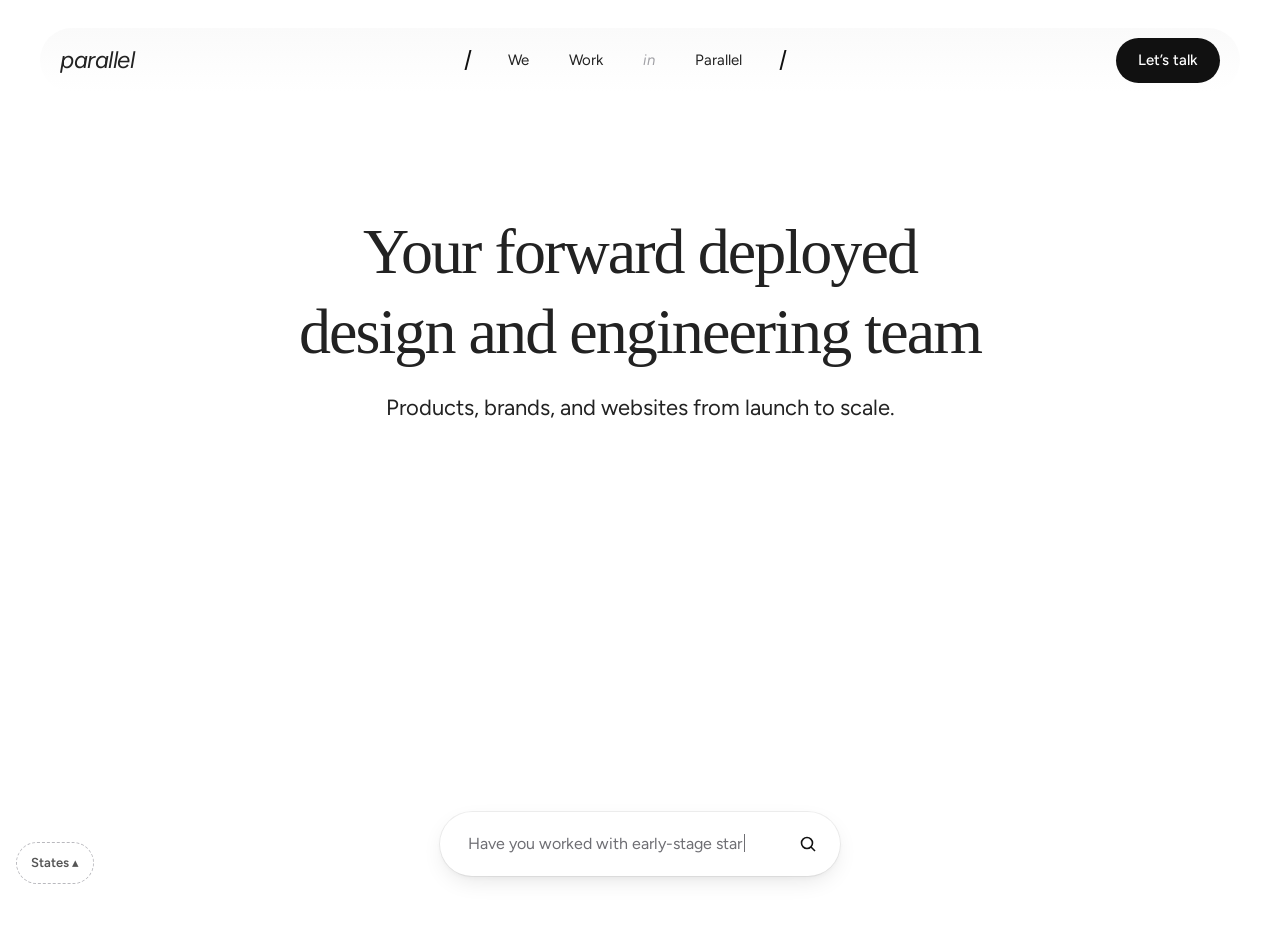
==== commit 1ce44426: "Center chat input caret across browsers Co-Authored-By: Claude Opus 5.5 <noreply@anthropic.com>" ====
--- a/chat/index.html
+++ b/chat/index.html
@@ -73,7 +73,7 @@
 .dock textarea{
   flex:1;resize:none;border:0;outline:0;background:transparent;
   font:500 16px/24px var(--sans);color:var(--ink-2);
-  padding:20px 0 20px 28px;max-height:144px;overflow-y:auto;
+  display:block;padding:0;margin:20px 0 20px 28px;height:24px;max-height:120px;overflow-y:auto;
 }
 .dock textarea::placeholder{color:var(--grey-2);font-weight:400}
 .dock .ph{position:absolute;left:28px;top:20px;pointer-events:none;color:var(--grey);font-size:16px;white-space:nowrap;overflow:hidden;max-width:calc(100% - 90px)}
@@ -285,7 +285,7 @@
   .hero-cards img:nth-child(n+3){display:none}
   .dock{width:calc(100vw - 32px);bottom:calc(16px + env(safe-area-inset-bottom))}
   body.open .dock{width:calc(100vw - 24px);bottom:calc(12px + env(safe-area-inset-bottom))}
-  .dock textarea{padding:16px 0 16px 20px;font-size:16px}
+  .dock textarea{margin:16px 0 16px 20px;font-size:16px}
   .dock .ph{left:20px;top:16px}
   .dock-actions{padding:8px 8px 8px 6px}
   .bar{height:64px}
@@ -550,8 +550,9 @@
    INPUT
    ========================================================= */
 function syncInput(){
-  input.style.height = 'auto';
-  input.style.height = Math.min(input.scrollHeight, 144) + 'px';
+  // no padding on the textarea, so scrollHeight is just the text lines in every browser
+  input.style.height = '0px';
+  input.style.height = Math.min(Math.max(input.scrollHeight, 24), 120) + 'px';
   const len = input.value.length, trimmed = input.value.trim();
   dock.classList.toggle('has-text', len > 0);
   $('#send').disabled = !trimmed || len > MAX || Date.now() < lockedUntil;
